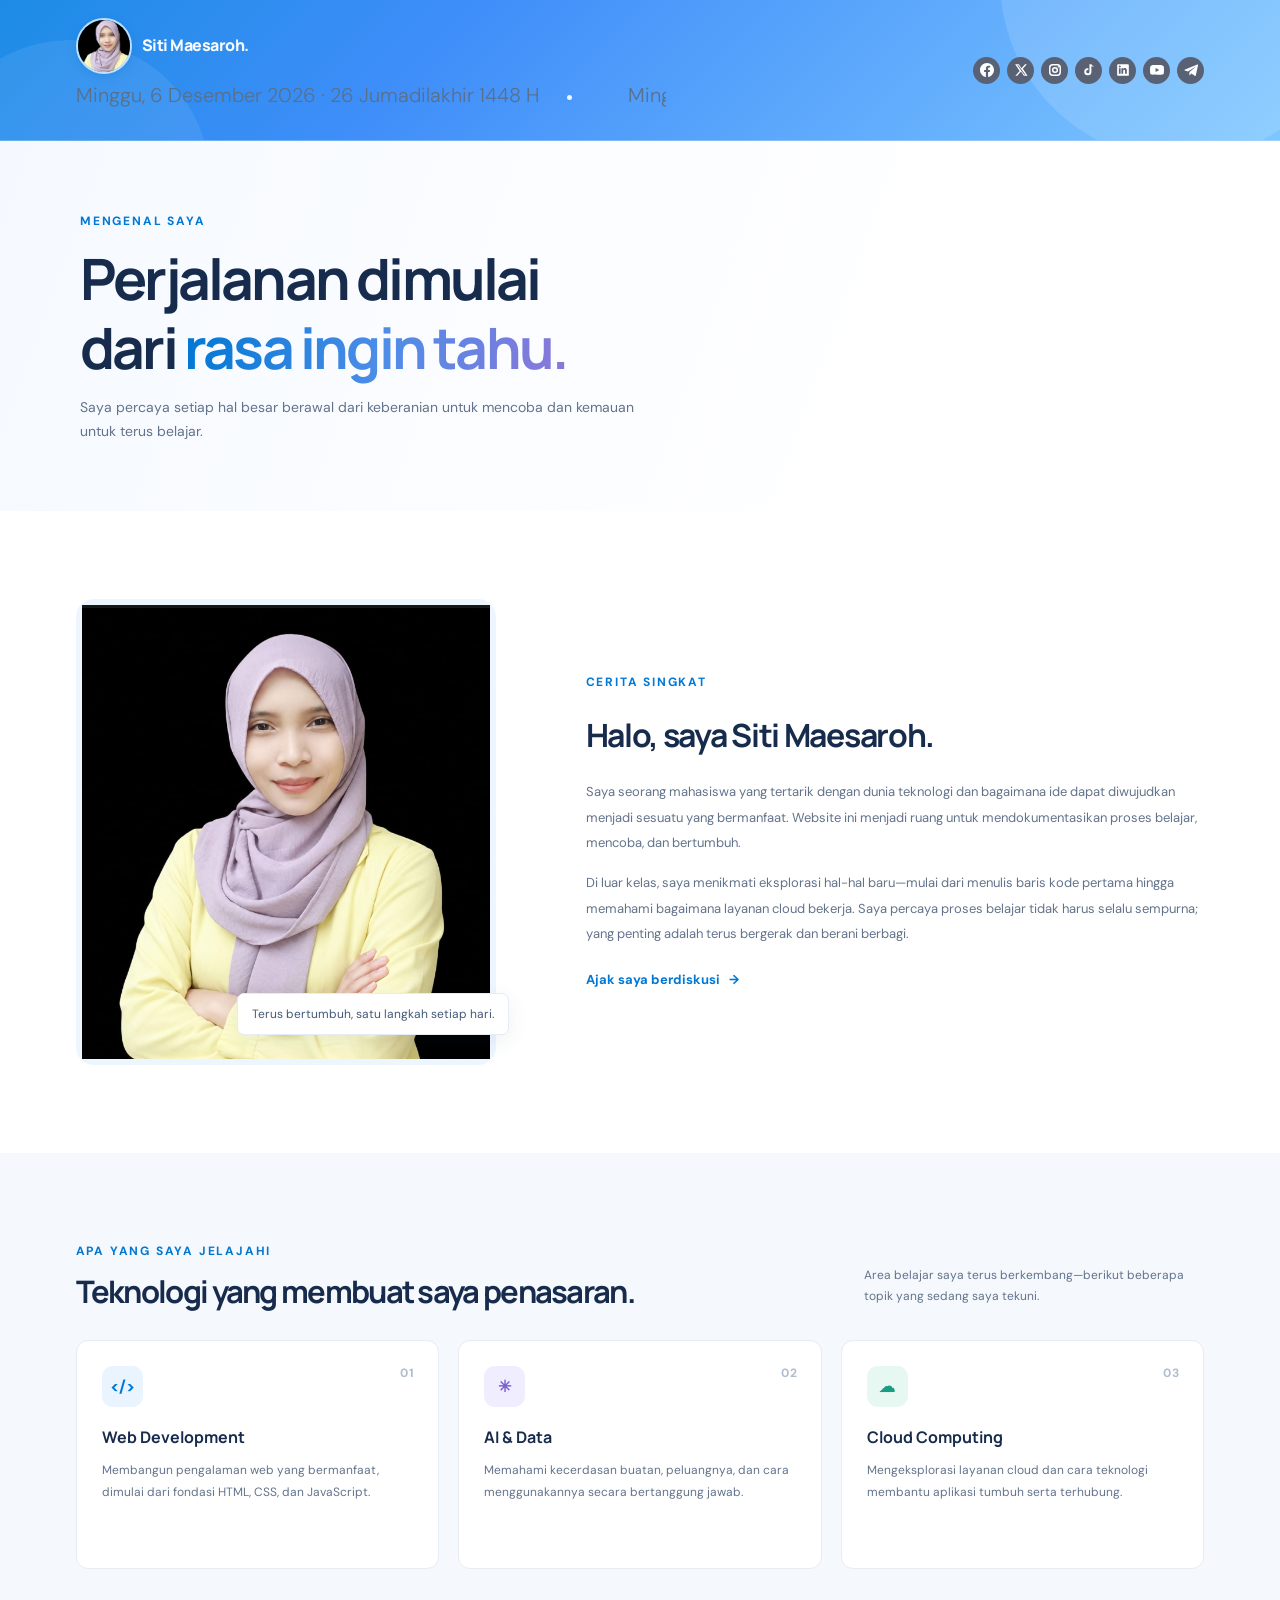
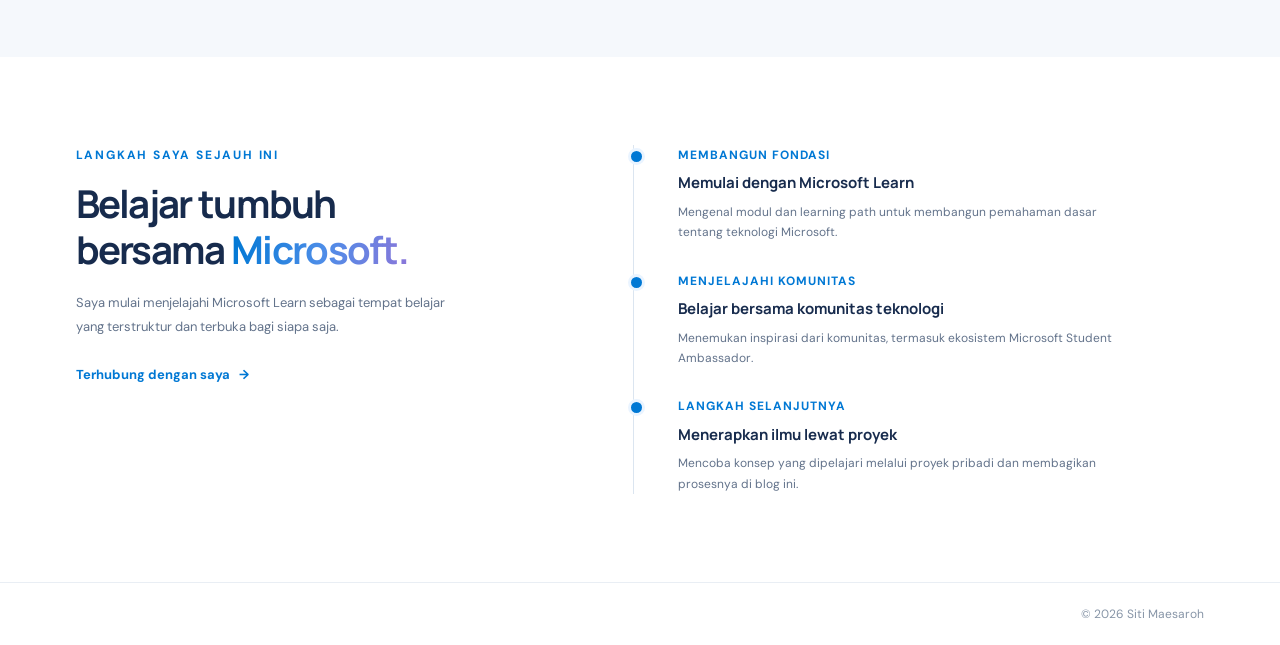
==== about.html @ 99708124 "Initial commit personal website" ====
<!DOCTYPE html>
<html lang="id">
<head>
  <meta charset="UTF-8">
  <meta name="viewport" content="width=device-width, initial-scale=1.0">
  <meta name="description" content="Cerita, ketertarikan teknologi, dan perjalanan belajar Microsoft Siti Maesaroh.">
  <title>About — Siti Maesaroh</title>
  <link rel="preconnect" href="https://fonts.googleapis.com">
  <link rel="preconnect" href="https://fonts.gstatic.com" crossorigin>
  <link href="https://fonts.googleapis.com/css2?family=DM+Sans:wght@400;500;600;700&family=Manrope:wght@400;500;600;700;800&display=swap" rel="stylesheet">
  <link rel="stylesheet" href="assets/css/styles.css">
  <script src="assets/js/main.js" defer></script>
</head>
<body>
  <a class="skip-link" href="#main-content">Lewati ke konten utama</a>
  <header class="site-header"><div class="container nav-wrap profile-strip">
    <div class="profile-block">
      <div class="profile-meta">
        <a class="brand" href="index.html" aria-label="Siti Maesaroh — halaman beranda"><span class="brand-photo"><img src="assets/images/profil.black.png" alt=""></span><span>Siti Maesaroh<span class="brand-dot">.</span></span></a>
      </div>
      <div class="date-ticker header-ticker" aria-label="Hari dan tanggal lokal">
        <div class="date-ticker-track">
          <span data-local-date></span>
          <span data-local-date-copy aria-hidden="true"></span>
        </div>
      </div>
    </div>
    <div class="header-tools">
      <div class="header-share" aria-label="Media sosial">
        <a class="share-link" href="#" data-platform="facebook" target="_blank" rel="noopener noreferrer" aria-label="Bagikan ke Facebook"><svg viewBox="0 0 24 24" aria-hidden="true" focusable="false"><path d="M24 12.073C24 5.405 18.627 0 12 0S0 5.405 0 12.073C0 18.1 4.388 23.176 10.125 24v-8.438H7.078v-3.49h3.047V9.41c0-3.025 1.792-4.696 4.533-4.696 1.312 0 2.686.236 2.686.236v2.97h-1.513c-1.49 0-1.956.93-1.956 1.884v2.267h3.328l-.532 3.49h-2.796V24C19.612 23.176 24 18.1 24 12.073z"/></svg></a>
        <a class="share-link" href="#" data-platform="x" target="_blank" rel="noopener noreferrer" aria-label="Bagikan ke X"><svg viewBox="0 0 24 24" aria-hidden="true" focusable="false"><path d="M18.9 2H22l-6.8 7.8L23.2 22h-6.3l-4.9-7.4L5.5 22H2.4l7.3-8.4L1.9 2h6.5l4.4 6.8L18.9 2zm-1.1 18h1.7L7.4 3.9H5.6L17.8 20z"/></svg></a>
        <a class="share-link" href="#" data-platform="instagram" target="_blank" rel="noopener noreferrer" aria-label="Buka Instagram"><svg viewBox="0 0 24 24" aria-hidden="true" focusable="false"><rect x="3" y="3" width="18" height="18" rx="5" fill="none" stroke="currentColor" stroke-width="2.5"/><circle cx="12" cy="12" r="4" fill="none" stroke="currentColor" stroke-width="2.5"/><circle cx="18" cy="6.5" r="1.4"/></svg></a>
        <a class="share-link" href="#" data-platform="tiktok" target="_blank" rel="noopener noreferrer" aria-label="Buka TikTok"><svg viewBox="0 0 24 24" aria-hidden="true" focusable="false"><path d="M19.6 6.4a5.8 5.8 0 0 1-3.5-1.2V15a6.1 6.1 0 1 1-5.3-6v3.3a2.8 2.8 0 1 0 2 2.7V2h3.3a5.8 5.8 0 0 0 3.5 3.3v1.1z"/></svg></a>
        <a class="share-link" href="#" data-platform="linkedin" target="_blank" rel="noopener noreferrer" aria-label="Bagikan ke LinkedIn"><svg viewBox="0 0 24 24" aria-hidden="true" focusable="false"><path d="M20.45 2H3.55C2.69 2 2 2.68 2 3.52v16.96c0 .84.69 1.52 1.55 1.52h16.9c.86 0 1.55-.68 1.55-1.52V3.52c0-.84-.69-1.52-1.55-1.52zM7.93 18.56H4.96V9h2.97v9.56zM6.45 7.7a1.72 1.72 0 1 1 0-3.44 1.72 1.72 0 0 1 0 3.44zm12.1 10.86h-2.96v-4.65c0-1.11-.02-2.53-1.54-2.53-1.54 0-1.78 1.2-1.78 2.45v4.73H9.3V9h2.85v1.31h.04a3.12 3.12 0 0 1 2.8-1.54c2.99 0 3.56 1.97 3.56 4.53v5.26z"/></svg></a>
        <a class="share-link" href="#" data-platform="youtube" target="_blank" rel="noopener noreferrer" aria-label="Buka YouTube"><svg viewBox="0 0 24 24" aria-hidden="true" focusable="false"><path d="M23.5 6.2a3 3 0 0 0-2.1-2.1C19.5 3.6 12 3.6 12 3.6s-7.5 0-9.4.5A3 3 0 0 0 .5 6.2 31 31 0 0 0 0 12a31 31 0 0 0 .5 5.8 3 3 0 0 0 2.1 2.1c1.9.5 9.4.5 9.4.5s7.5 0 9.4-.5a3 3 0 0 0 2.1-2.1A31 31 0 0 0 24 12a31 31 0 0 0-.5-5.8zM9.6 15.6V8.4l6.3 3.6-6.3 3.6z"/></svg></a>
        <a class="share-link" href="#" data-platform="telegram" target="_blank" rel="noopener noreferrer" aria-label="Bagikan ke Telegram"><svg viewBox="0 0 24 24" aria-hidden="true" focusable="false"><path d="M23.9 4.6 20.3 21c-.3 1.2-1 1.5-2 .9l-5.5-4-2.7 2.6c-.3.3-.5.5-1 .5l.4-5.6L19.7 7c.4-.4-.1-.6-.6-.2L6.9 14.5l-5.4-1.7c-1.2-.4-1.2-1.2.3-1.8L22.9 2.6c1-.4 1.8.2 1 2z"/></svg></a>
      </div>
    </div>
  </div></header>
  <main id="main-content">
    <section class="page-hero"><div class="container page-hero-inner"><p class="eyebrow">MENGENAL SAYA</p><h1>Perjalanan dimulai<br>dari <span class="text-gradient">rasa ingin tahu.</span></h1><p>Saya percaya setiap hal besar berawal dari keberanian untuk mencoba dan kemauan untuk terus belajar.</p></div></section>
    <section class="section"><div class="container about-story-grid">
      <div class="story-image"><img src="assets/images/profil.black.png" alt="Foto profil Siti Maesaroh"><span class="image-caption">Terus bertumbuh, satu langkah setiap hari.</span></div>
      <div class="story-copy"><p class="eyebrow">CERITA SINGKAT</p><h2>Halo, saya Siti Maesaroh.</h2><p>Saya seorang mahasiswa yang tertarik dengan dunia teknologi dan bagaimana ide dapat diwujudkan menjadi sesuatu yang bermanfaat. Website ini menjadi ruang untuk mendokumentasikan proses belajar, mencoba, dan bertumbuh.</p><p>Di luar kelas, saya menikmati eksplorasi hal-hal baru—mulai dari menulis baris kode pertama hingga memahami bagaimana layanan cloud bekerja. Saya percaya proses belajar tidak harus selalu sempurna; yang penting adalah terus bergerak dan berani berbagi.</p><a class="text-link" href="contact.html">Ajak saya berdiskusi <span aria-hidden="true">→</span></a></div>
    </div></section>
    <section class="section section-tint"><div class="container"><div class="section-heading"><div><p class="eyebrow">APA YANG SAYA JELAJAHI</p><h2>Teknologi yang membuat saya penasaran.</h2></div><p class="heading-note">Area belajar saya terus berkembang—berikut beberapa topik yang sedang saya tekuni.</p></div>
      <div class="interest-cards"><article class="interest-card"><span class="interest-number">01</span><div class="interest-icon icon-blue">&lt;/&gt;</div><h3>Web Development</h3><p>Membangun pengalaman web yang bermanfaat, dimulai dari fondasi HTML, CSS, dan JavaScript.</p></article><article class="interest-card"><span class="interest-number">02</span><div class="interest-icon icon-purple">✳</div><h3>AI &amp; Data</h3><p>Memahami kecerdasan buatan, peluangnya, dan cara menggunakannya secara bertanggung jawab.</p></article><article class="interest-card"><span class="interest-number">03</span><div class="interest-icon icon-teal">☁</div><h3>Cloud Computing</h3><p>Mengeksplorasi layanan cloud dan cara teknologi membantu aplikasi tumbuh serta terhubung.</p></article></div>
    </div></section>
    <section class="section"><div class="container journey-layout"><div><p class="eyebrow">LANGKAH SAYA SEJAUH INI</p><h2>Belajar tumbuh<br>bersama <span class="text-gradient">Microsoft.</span></h2><p class="journey-intro">Saya mulai menjelajahi Microsoft Learn sebagai tempat belajar yang terstruktur dan terbuka bagi siapa saja.</p><a class="text-link" href="contact.html">Terhubung dengan saya <span aria-hidden="true">→</span></a></div><div class="timeline"><article class="timeline-item"><span class="timeline-dot"></span><p class="timeline-label">MEMBANGUN FONDASI</p><h3>Memulai dengan Microsoft Learn</h3><p>Mengenal modul dan learning path untuk membangun pemahaman dasar tentang teknologi Microsoft.</p></article><article class="timeline-item"><span class="timeline-dot"></span><p class="timeline-label">MENJELAJAHI KOMUNITAS</p><h3>Belajar bersama komunitas teknologi</h3><p>Menemukan inspirasi dari komunitas, termasuk ekosistem Microsoft Student Ambassador.</p></article><article class="timeline-item"><span class="timeline-dot"></span><p class="timeline-label">LANGKAH SELANJUTNYA</p><h3>Menerapkan ilmu lewat proyek</h3><p>Mencoba konsep yang dipelajari melalui proyek pribadi dan membagikan prosesnya di blog ini.</p></article></div></div></section>
  </main>
  <footer class="site-footer"><div class="container footer-inner"><span class="copyright">© <span data-current-year>2026</span> Siti Maesaroh</span></div></footer>
</body>
</html>
---- assets/css/styles.css ----
/* Gaya bersama untuk semua halaman portofolio. */
:root {
  --blue: #0078d4;
  --blue-dark: #005a9e;
  --ink: #172b4d;
  --muted: #63738b;
  --soft: #f5f8fc;
  --line: #e6ecf3;
  --white: #ffffff;
  --heading: "Manrope", "Segoe UI", sans-serif;
  --body: "DM Sans", "Segoe UI", sans-serif;
}

/* Border paling atas halaman */
* { box-sizing: border-box; }
html { scroll-behavior: smooth; }
body { margin: 0; color: var(--ink); background: var(--white); font-family: var(--body); font-size: 16px; line-height: 1.7; -webkit-font-smoothing: antialiased; }
img { display: block; max-width: 100%; }
a { color: inherit; text-decoration: none; }
button, input, textarea { font: inherit; }
.container { width: calc(100% - 4cm); margin: 0 auto; }
.visually-hidden { position: absolute; width: 1px; height: 1px; padding: 0; margin: -1px; overflow: hidden; clip: rect(0, 0, 0, 0); white-space: nowrap; border: 0; }
.skip-link { position: absolute; z-index: 20; top: -60px; left: 20px; padding: 10px 16px; color: var(--white); background: var(--blue); border-radius: 8px; }
.skip-link:focus { top: 12px; }

/* Header dan navigasi utama */
.site-header { position: sticky; z-index: 10; top: 0; background: linear-gradient(135deg, #1d8ce6 0%, #3f8ef9 34%, #7ec6ff 100%); border-bottom: 1px solid rgba(255, 255, 255, .3); backdrop-filter: blur(14px); overflow: hidden; }
.site-header::before, .site-header::after { position: absolute; inset: auto; content: ""; border-radius: 50%; pointer-events: none; }
.site-header::before { width: 360px; height: 360px; right: -80px; top: -200px; background: rgba(255,255,255,.13); }
.site-header::after { width: 280px; height: 280px; left: -70px; bottom: -180px; background: rgba(255,255,255,.08); }
.nav-wrap { min-height: 78px; display: flex; align-items: center; justify-content: space-between; }

/* foto profil dan nama */
.profile-strip { display: flex; align-items: center; justify-content: space-between; gap: 24px; padding: 18px 0; position: relative; z-index: 1; }
.profile-block { display: flex; flex-direction: column; align-items: flex-start; min-width: 0; }
.profile-meta { display: flex; align-items: center; gap: 14px; min-width: 0; }
.brand { display: inline-flex; align-items: center; gap: 10px; color: #f5fbff; font-family: var(--heading); font-size: 16px; font-weight: 800; letter-spacing: -.5px; }
.brand-photo { position: relative; display: block; width: 56px; height: 56px; flex: 0 0 auto; overflow: hidden; border: 2px solid rgba(255,255,255,.7); border-radius: 50%; box-shadow: 0 2px 9px rgba(0, 120, 212, .3); animation: profile-flip 9s ease-in-out infinite; backface-visibility: visible; }
.brand-photo img { position: absolute; top: -10%; left: -21%; width: 150%; max-width: none; height: 150%; object-fit: cover; object-position: center; }
@keyframes profile-flip { 0%, 12% { transform: rotateY(0deg); } 50% { transform: rotateY(180deg); } 88%, 100% { transform: rotateY(360deg); } }
.brand-dot { color: #dff5ff; }
.main-nav { display: flex; align-items: center; gap: 34px; }

/*tanggal berjalan */
.header-tools { display: flex; align-items: center; gap: 18px; position: relative; z-index: 1; }
.header-ticker { width: min(100%, 520px); overflow: hidden; margin-top: 10px; color: rgba(255,255,255,.86); font-size: 22px; font-weight: 400; line-height: 1.3; }
.site-header .header-ticker { font-size: 20px; }
.header-ticker .date-ticker-track { display: flex; width: max-content; align-items: center; animation: date-ticker-scroll 32s linear infinite; }
.header-ticker .date-ticker-track span { flex: 0 0 auto; padding-right: 56px; white-space: nowrap; }
.header-ticker .date-ticker-track span::after { display: inline-block; width: 5px; height: 5px; margin-left: 28px; background: rgba(255,255,255,.9); border-radius: 50%; content: ""; vertical-align: middle; }
.header-ticker:hover .date-ticker-track { animation-play-state: paused; }
.header-share { display: flex; align-items: center; gap: 7px; }

.share-link { display: grid; place-items: center; width: 27px; height: 27px; flex: 0 0 auto; border-radius: 50%; background: #596174; color: #ffffff; text-decoration: none; transition: transform .2s ease, background .2s ease; }
.share-link svg { display: block; width: 14px; height: 14px; fill: currentColor; }
.share-link:hover { transform: translateY(-2px); background: #3f4657; }
.share-link:focus-visible { outline: 2px solid #ffffff; outline-offset: 3px; }
.nav-link { color: #617188; font-size: 13px; font-weight: 600; transition: color .2s ease; }
.nav-link:hover, .nav-link.active { color: var(--blue); }
.nav-contact { padding: 11px 17px; color: var(--white); background: var(--blue); border-radius: 8px; font-size: 12px; font-weight: 700; transition: background .2s ease, transform .2s ease; }
.nav-contact:hover, .button-primary:hover { background: var(--blue-dark); transform: translateY(-1px); }
.nav-contact span { margin-left: 5px; }
.menu-toggle { display: none; }

/* Hero beranda */
.hero-section { position: relative; overflow: hidden; padding: 34px 0 72px; background: linear-gradient(90deg, rgba(255,255,255,.99) 0%, rgba(255,255,255,.98) 46%, rgba(255,255,255,.32) 100%), url("../images/landing page blog.jpeg") center 48% / cover no-repeat; }
.hero-section::before, .hero-section::after { position: absolute; content: ""; border-radius: 50%; pointer-events: none; }
.hero-section::before { width: 500px; height: 500px; right: -140px; top: -180px; background: rgba(76, 162, 255, .08); }
.hero-section::after { width: 420px; height: 420px; left: -120px; bottom: -180px; background: rgba(91, 141, 204, .08); }
.hero-grid { position: relative; display: grid; grid-template-columns: 1.08fr .92fr; align-items: center; gap: 28px; }
.hero-copy { position: relative; z-index: 1; }
.date-ticker { width: min(100%, 590px); overflow: hidden; margin: 8px 0 14px; color: #58708d; font-size: 14px; font-weight: 300; }
.date-ticker-track { display: flex; width: max-content; align-items: center; animation: date-ticker-scroll 32s linear infinite; }
.date-ticker-track span { flex: 0 0 auto; padding-right: 56px; white-space: nowrap; }
.date-ticker-track span::after { display: inline-block; width: 5px; height: 5px; margin-left: 28px; background: var(--blue); border-radius: 50%; content: ""; vertical-align: middle; }
.date-ticker:hover .date-ticker-track { animation-play-state: paused; }
@keyframes date-ticker-scroll { to { transform: translateX(-50%); } }
.eyebrow { margin: 0 0 16px; color: var(--blue); font-size: 12px; font-weight: 700; letter-spacing: 1.8px; }
.hero-nav-links { display: flex; flex-wrap: wrap; justify-content: center; gap: 9px; margin: 0 0 17px; }
.hero-nav-links a { display: inline-flex; min-height: 36px; align-items: center; justify-content: center; padding: 0 16px; color: #35516f; background: rgba(255,255,255,.72); border: 1px solid rgba(0,120,212,.18); border-radius: 999px; font-size: 15px; font-weight: 700; letter-spacing: .2px; transition: color .2s ease, background .2s ease, border-color .2s ease, transform .2s ease; }
.hero-nav-links a:hover, .hero-nav-links a[aria-current="page"] { color: #ffffff; background: var(--blue); border-color: var(--blue); transform: translateY(-1px); }
.hero-nav-links a:focus-visible { outline: 2px solid var(--blue); outline-offset: 3px; }
h1, h2, h3, p { margin-top: 0; }
h1, h2, h3 { font-family: var(--heading); }
.hero-copy h1 { width: max-content; max-width: min(1000px, calc(100vw - 100px)); margin-bottom: 14px; font-size: clamp(34px, 3vw, 56px); line-height: 1.12; letter-spacing: -.8px; }
.hero-copy .hero-typewriter { min-height: 2.7em; line-height: 1.12; }
.hero-title-shift { margin-left: 24px; }
.typewriter-text { white-space: pre-line; }
.hero-line { display: block; }
.typewriter-text::after { display: inline-block; width: 3px; height: .85em; margin-left: 8px; background: var(--blue); content: ""; vertical-align: -.02em; animation: caret-blink .8s steps(2, start) infinite; }
@keyframes caret-blink { to { visibility: hidden; } }

.text-gradient { color: var(--blue); background: linear-gradient(100deg, #0078d4 2%, #4d8de8 52%, #8b76d9 100%); -webkit-background-clip: text; background-clip: text; -webkit-text-fill-color: transparent; }
.hero-description { width: max-content; max-width: calc(100vw - 4cm); margin-bottom: 18px; color: var(--muted); font-size: clamp(24px, 2.2vw, 36px); line-height: 1.2; }
.hero-description .hero-impact { display: inline-block; padding: 0.18em 0.48em; color: #0d4072; font-weight: 800; letter-spacing: -.02em; white-space: nowrap; background: linear-gradient(135deg, rgba(34, 134, 255, .18), rgba(125, 199, 255, .12)); border: 1px solid rgba(34, 134, 255, .22); border-radius: 0.8em; box-shadow: inset 0 0 0 1px rgba(255,255,255,.25), 0 0 18px rgba(63, 150, 255, .18), 0 0 0 6px rgba(63, 150, 255, .05); text-shadow: 0 0 10px rgba(62, 124, 181, .24); animation: impactPulse 2.4s ease-in-out infinite alternate, impactBlink 1.1s step-end infinite; }
.hero-extra { max-width: 630px; margin: 0 0 24px; color: var(--muted); font-size: 18px; line-height: 1.8; }
@keyframes impactPulse { 0% { transform: scale(0.98); filter: brightness(0.98); } 50% { transform: scale(1.04); filter: brightness(1.08); } 100% { transform: scale(1.02); filter: brightness(1.02); } }
@keyframes impactBlink { 0%, 45% { box-shadow: inset 0 0 0 1px rgba(255,255,255,.25), 0 0 18px rgba(63, 150, 255, .18), 0 0 0 6px rgba(63, 150, 255, .05); } 50%, 100% { box-shadow: inset 0 0 0 1px rgba(255,255,255,.4), 0 0 28px rgba(63, 150, 255, .24), 0 0 0 10px rgba(63, 150, 255, .08); } }
.button { display: inline-flex; min-height: 45px; align-items: center; justify-content: center; gap: 12px; padding: 0 20px; border: 1px solid transparent; border-radius: 8px; font-size: 12px; font-weight: 700; transition: background .2s ease, transform .2s ease, border-color .2s ease; }
.button-primary { color: var(--white); background: var(--blue); box-shadow: 0 7px 16px rgba(0, 120, 212, .17); }
.button-secondary { color: #324968; background: var(--white); border-color: var(--line); }
.button-secondary:hover { border-color: #a9c8eb; background: #f9fcff; }

.hero-note { display: flex; align-items: center; gap: 10px; margin-top: 40px; color: #526b8b; font-size: 15px; }
.hero-note > span:last-child { padding: 5px 12px; color: #174f83; background: linear-gradient(100deg, rgba(0,120,212,.12), rgba(107,177,255,.08)); border: 1px solid rgba(0,120,212,.16); border-radius: 999px; box-shadow: 0 4px 14px rgba(0,120,212,.08); }
.note-line { width: 25px; height: 1px; background: #94a4b9; }
.hero-visual { position: relative; display: flex; align-items: center; justify-content: center; min-height: 430px; }
.floating-card { position: absolute; z-index: 2; display: flex; align-items: center; gap: 10px; padding: 12px 15px; background: rgba(255, 255, 255, .96); border: 1px solid rgba(224, 234, 246, .9); border-radius: 11px; box-shadow: 0 12px 35px rgba(29, 62, 100, .1); }
.floating-card strong, .floating-card small { display: block; white-space: nowrap; }
.floating-card strong { color: #29405e; font-size: 12px; }
.floating-card small { margin-top: 2px; color: #8291a5; font-size: 12px; }
.learning-card { top: 18%; right: -30px; }
.location-card { bottom: 12%; left: -36px; }
.floating-icon { display: grid; width: 31px; height: 31px; place-items: center; color: #fff; background: #edab48; border-radius: 9px; font-size: 17px; }
.location-icon { display: grid; width: 31px; height: 31px; place-items: center; color: var(--blue); background: #e9f4ff; border-radius: 9px; font-size: 16px; }

.visual-orbit { position: absolute; border: 1px solid #dceaf8; border-radius: 50%; }
.orbit-one { width: 385px; height: 385px; }
.orbit-two { width: 310px; height: 310px; border-style: dashed; border-color: #e2edf9; }
.intro-strip { position: relative; overflow: hidden; padding: 21px 0; color: #ffffff; background: linear-gradient(112deg, #075fa9 0%, #087fd0 48%, #176fc4 100%); }
.intro-strip::before, .intro-strip::after { position: absolute; content: ""; border: 1px solid rgba(203, 232, 255, .16); border-radius: 50%; pointer-events: none; }
.intro-strip::before { width: 480px; height: 480px; top: -370px; left: 16%; box-shadow: 0 0 0 28px rgba(198, 229, 255, .035), 0 0 0 72px rgba(198, 229, 255, .025); animation: intro-glow 8s ease-in-out infinite; }
.intro-strip::after { width: 360px; height: 360px; right: 7%; bottom: -310px; box-shadow: 0 0 0 30px rgba(198, 229, 255, .035), 0 0 0 76px rgba(198, 229, 255, .025); animation: intro-glow 10s ease-in-out infinite reverse; }
.intro-strip-inner { position: relative; display: flex; align-items: center; justify-content: space-between; gap: 24px; min-height: 25px; }
.intro-strip-inner > p { position: relative; z-index: 1; flex: 0 0 auto; margin: 0; color: rgba(255,255,255,.88); font-size: 12px; font-weight: 700; letter-spacing: 1.4px; }
.interest-list { position: relative; z-index: 1; display: flex; flex-wrap: wrap; align-items: center; justify-content: flex-end; gap: 16px; color: #ffffff; font-size: 12px; font-weight: 600; }
.interest-list i { width: 4px; height: 4px; background: rgba(255,255,255,.72); border-radius: 50%; }
.intro-connector { position: absolute; z-index: 0; top: 50%; left: 0; width: 100%; height: 80px; overflow: visible; transform: translateY(-50%); pointer-events: none; }
.intro-connector path { fill: none; stroke: rgba(215, 239, 255, .56); stroke-width: 1.4; }
.intro-connector circle { fill: #d7efff; }
@keyframes intro-glow { 0%, 100% { opacity: .62; transform: scale(.98); } 50% { opacity: 1; transform: scale(1.035); } }

/* Bagian isi dan kartu */
.section { padding: 88px 0; }
.section-tint { background: var(--soft); }
.split-section { display: grid; grid-template-columns: .95fr 1.05fr; gap: 90px; align-items: start; }
.split-section h2, .section-heading h2, .journey-layout h2, .contact-info h2 { margin-bottom: 0; font-size: clamp(34px, 3vw, 46px); line-height: 1.2; letter-spacing: -1.7px; }
.about-summary { display: grid; grid-template-columns: minmax(0, 1fr) minmax(180px, 250px); align-items: center; gap: 18px; padding-top: 6px; }
.about-summary-copy { position: relative; z-index: 1; }
.about-summary p { margin-bottom: 14px; color: var(--muted); font-size: 16px; line-height: 1.9; }
.about-summary .text-link { margin-top: 8px; }
.about-summary-photo { position: relative; align-self: stretch; min-height: 300px; overflow: hidden; }
.about-summary-photo img { position: absolute; inset: 0; width: 100%; height: 100%; object-fit: contain; object-position: center bottom; mix-blend-mode: screen; }
.text-link { display: inline-flex; align-items: center; gap: 9px; color: var(--blue); font-size: 13px; font-weight: 700; }
.text-link span, .card-link span { transition: transform .2s ease; }
.text-link:hover span, .card-link:hover span { transform: translateX(3px); }
.section-heading { display: flex; align-items: end; justify-content: space-between; gap: 24px; margin-bottom: 30px; }
.section-heading .eyebrow { margin-bottom: 11px; }
.section-heading h2 { font-size: 31px; }
.section-heading > .text-link { margin-bottom: 7px; }
.heading-note { max-width: 340px; margin: 0 0 4px; color: var(--muted); font-size: 12px; }
.article-grid { display: grid; grid-template-columns: repeat(3, minmax(0, 1fr)); gap: 21px; }
.article-card { overflow: hidden; background: var(--white); border: 1px solid #e9eef4; border-radius: 12px; transition: transform .2s ease, box-shadow .2s ease; }
.article-card:hover { transform: translateY(-4px); box-shadow: 0 14px 35px rgba(29, 62, 100, .08); }
.article-visual { position: relative; display: grid; height: 188px; place-items: center; overflow: hidden; }
.article-visual img { width: 60%; height: 92%; object-fit: contain; transition: transform .3s ease; }
.article-card:hover .article-visual img { transform: scale(1.04); }
.visual-blue { background: #e8f3ff; }
.visual-lilac { background: #f0edff; }
.visual-peach { background: #fff0e9; }
.visual-mint { background: #e8f7f3; }
.visual-yellow { background: #fff7df; }
.visual-pink { background: #ffedf3; }
.visual-label { position: absolute; right: 13px; bottom: 12px; padding: 5px 8px; color: #4c6079; background: rgba(255, 255, 255, .82); border-radius: 4px; font-size: 12px; font-weight: 700; letter-spacing: .8px; }
.article-content { padding: 19px 19px 21px; }
.article-meta { margin-bottom: 9px; color: #8b99aa; font-size: 12px; }
.article-meta span { padding: 0 5px; color: var(--blue); }
.article-content h3, .article-content h2 { margin-bottom: 9px; font-size: 16px; line-height: 1.55; letter-spacing: -.35px; }
.article-content > p:not(.article-meta) { min-height: 60px; margin-bottom: 17px; color: var(--muted); font-size: 12px; line-height: 1.8; }
.card-link { display: inline-flex; align-items: center; gap: 8px; color: var(--blue); font-size: 12px; font-weight: 700; }
.home-cta { padding-top: 0; }
.cta-panel { position: relative; display: flex; min-height: 235px; align-items: center; justify-content: space-between; overflow: hidden; padding: 42px 58px; color: var(--white); background: linear-gradient(115deg, #0068bd, #168adf 68%, #499fe0); border-radius: 16px; }
.cta-panel .eyebrow { color: #d5edff; }
.cta-panel h2 { position: relative; z-index: 1; margin: 0; font-size: 32px; line-height: 1.35; letter-spacing: -1px; }
.button-light { position: relative; z-index: 1; color: var(--blue-dark); background: var(--white); }
.button-light:hover { background: #eef7ff; transform: translateY(-1px); }
.cta-decoration { position: absolute; right: 20%; bottom: -145px; color: rgba(255,255,255,.09); font-family: var(--heading); font-size: 370px; font-weight: 800; line-height: 1; }

/* Halaman About */
.page-hero { padding: 70px 0 67px; background: linear-gradient(110deg, #f5f9ff 0%, #fff 72%); }
.page-hero-inner { max-width: 1120px; }
.page-hero .eyebrow { margin-bottom: 13px; }
.page-hero h1 { margin-bottom: 15px; font-size: clamp(41px, 5vw, 57px); line-height: 1.2; letter-spacing: -2.8px; }
.page-hero-inner > p:last-child { max-width: 560px; margin-bottom: 0; color: var(--muted); font-size: 14px; }
.page-hero-compact { padding: 65px 0 58px; }
.about-story-grid { display: grid; grid-template-columns: .82fr 1.18fr; align-items: center; gap: 80px; }
.story-image { position: relative; width: 100%; max-width: 420px; aspect-ratio: 0.9; background: #111; border: 6px solid #edf5ff; border-radius: 18px; }
.story-image img { width: 100%; height: 100%; object-fit: cover; object-position: center 32%; }
.image-caption { position: absolute; right: -19px; bottom: 24px; padding: 10px 14px; color: #435a75; background: var(--white); border: 1px solid var(--line); border-radius: 7px; box-shadow: 0 6px 20px rgba(29, 62, 100, .08); font-size: 12px; }
.story-copy h2 { margin-bottom: 17px; font-size: 32px; letter-spacing: -1.3px; }
.story-copy > p:not(.eyebrow) { margin-bottom: 15px; color: var(--muted); font-size: 13px; line-height: 1.95; }
.story-copy .text-link { margin-top: 8px; }
.interest-cards { display: grid; grid-template-columns: repeat(3, 1fr); gap: 19px; }
.interest-card { position: relative; min-height: 229px; padding: 25px; background: var(--white); border: 1px solid var(--line); border-radius: 12px; }
.interest-number { position: absolute; top: 22px; right: 23px; color: #afbdcd; font-size: 12px; font-weight: 700; letter-spacing: 1px; }
.interest-icon { display: grid; width: 41px; height: 41px; place-items: center; margin-bottom: 17px; border-radius: 11px; font-size: 16px; font-weight: 700; }
.icon-blue { color: #0078d4; background: #e9f4ff; }
.icon-purple { color: #7b61cf; background: #f0edff; }
.icon-teal { color: #1a9b84; background: #e7f7f2; }
.interest-card h3 { margin-bottom: 9px; font-size: 16px; }
.interest-card p { margin: 0; color: var(--muted); font-size: 12px; line-height: 1.8; }
.journey-layout { display: grid; grid-template-columns: .9fr 1.1fr; gap: 90px; }
.journey-layout h2 { margin-bottom: 17px; }
.journey-intro { max-width: 370px; margin-bottom: 20px; color: var(--muted); font-size: 13px; line-height: 1.9; }
.timeline { padding-left: 26px; border-left: 1px solid #dbe5f0; }
.timeline-item { position: relative; padding: 0 0 28px 18px; }
.timeline-item:last-child { padding-bottom: 0; }
.timeline-dot { position: absolute; top: 3px; left: -32px; width: 11px; height: 11px; background: var(--blue); border: 3px solid #eaf4ff; border-radius: 50%; box-sizing: content-box; }
.timeline-label { margin-bottom: 5px; color: var(--blue); font-size: 12px; font-weight: 700; letter-spacing: 1px; }
.timeline-item h3 { margin-bottom: 6px; font-size: 15px; }
.timeline-item > p:last-child { max-width: 450px; margin: 0; color: var(--muted); font-size: 12px; }

/* Blog, pencarian, dan daftar proyek */
.blog-toolbar { display: flex; align-items: center; justify-content: space-between; gap: 20px; margin-bottom: 25px; }
.blog-toolbar .eyebrow { margin-bottom: 3px; }
.blog-actions { display: flex; align-items: center; gap: 12px; }
.results-count { margin: 0; color: var(--muted); font-size: 12px; }
.search-box { display: flex; width: min(300px, 100%); height: 43px; align-items: center; gap: 9px; padding: 0 12px; background: var(--white); border: 1px solid #e3eaf2; border-radius: 8px; }
.search-box:focus-within { border-color: #7bb4e4; box-shadow: 0 0 0 3px rgba(0, 120, 212, .09); }
.search-icon { color: #7e8fa4; font-size: 23px; line-height: 1; transform: rotate(-20deg); }
.search-box input { width: 100%; min-width: 0; padding: 0; color: var(--ink); background: transparent; border: 0; outline: 0; font-size: 12px; }
.search-box kbd { padding: 2px 6px; color: #8090a5; background: #f4f6f9; border: 1px solid #e7ebf0; border-radius: 4px; font-family: var(--body); font-size: 12px; }
.toolbar-button { min-height: 43px; padding: 0 16px; font-size: 12px; }
.blog-grid .article-content h2 { font-size: 15px; }
.blog-grid .article-content > p:not(.article-meta) { min-height: 60px; }
.empty-state { padding: 48px 12px; color: var(--muted); text-align: center; }
.blog-disclaimer { margin: 30px 0 0; color: #8795a7; font-size: 12px; text-align: center; }
.admin-login-wrap { padding: 20px 0 10px; }
.admin-login-card { max-width: 520px; margin: 0 auto; padding: 32px 28px; background: linear-gradient(135deg, #eff7ff, #ffffff); border: 1px solid #dfeaf7; border-radius: 18px; box-shadow: 0 16px 36px rgba(31, 85, 143, .08); }
.admin-login-card h2 { margin: 0 0 18px; font-size: 28px; line-height: 1.3; }
.admin-login-form { display: flex; flex-direction: column; gap: 14px; }
.admin-login-form input { width: 100%; padding: 14px 16px; font-size: 14px; border: 1px solid #d7e4f3; border-radius: 10px; }
.admin-login-status { margin-top: 14px; color: #576d87; font-size: 12px; }
.admin-login-status[data-state="error"] { color: #b03333; }
.admin-login-status[data-state="success"] { color: #1d7d4d; }
.dashboard-section { padding-top: 40px; }
.dashboard-shell { display: grid; grid-template-columns: 330px minmax(0, 1fr); gap: 24px; align-items: start; }
.dashboard-sidebar, .dashboard-editor { background: #f9fbff; border: 1px solid #e3ebf4; border-radius: 16px; }
.dashboard-sidebar { padding: 22px 18px; }
.dashboard-sidebar-header { display: flex; align-items: center; justify-content: space-between; gap: 12px; margin-bottom: 16px; }
.dashboard-sidebar-header h2 { margin: 0; font-size: 26px; letter-spacing: -.7px; }
.article-list-panel { display: flex; flex-direction: column; gap: 10px; }
.article-list-item { display: flex; flex-direction: column; align-items: flex-start; gap: 4px; width: 100%; padding: 14px 12px; color: var(--ink); background: var(--white); border: 1px solid #e6edf5; border-radius: 10px; text-align: left; cursor: pointer; transition: border-color .2s ease, transform .2s ease; }
.article-list-item:hover { transform: translateX(2px); border-color: #bfd8f8; }
.article-list-item.is-active { border-color: #6aaaf0; background: #eef7ff; box-shadow: 0 8px 18px rgba(32, 120, 212, .08); }
.article-list-tag { color: var(--blue); font-size: 12px; font-weight: 700; letter-spacing: .7px; text-transform: uppercase; }
.article-list-item strong { font-family: var(--heading); font-size: 14px; line-height: 1.5; }
.article-list-item small { color: var(--muted); font-size: 12px; line-height: 1.6; }
.dashboard-editor { padding: 24px; }
.article-form { display: flex; flex-direction: column; gap: 18px; }
.field-grid.two-up { display: grid; grid-template-columns: repeat(2, minmax(0, 1fr)); gap: 18px; }
.field-group { display: flex; flex-direction: column; gap: 8px; }
.field-group label { color: #465971; font-size: 12px; font-weight: 700; letter-spacing: .5px; text-transform: uppercase; }
.field-group input, .field-group textarea { width: 100%; padding: 13px 14px; color: var(--ink); background: var(--white); border: 1px solid #dfe8f2; border-radius: 10px; outline: 0; font-family: var(--body); font-size: 12px; }
.field-group input:focus, .field-group textarea:focus { border-color: #79b4ed; box-shadow: 0 0 0 3px rgba(0, 120, 212, .08); }
.field-group textarea { min-height: 120px; resize: vertical; }
.form-actions { display: flex; align-items: center; gap: 12px; }
.projects-heading { margin-bottom: 34px; }
.projects-grid { display: grid; grid-template-columns: repeat(3, minmax(0, 1fr)); gap: 22px; }
.project-card { overflow: hidden; background: var(--white); border: 1px solid #e7edf4; border-radius: 12px; transition: transform .2s ease, box-shadow .2s ease; }
.project-card:hover { transform: translateY(-4px); box-shadow: 0 14px 35px rgba(29, 62, 100, .08); }
.project-image { position: relative; display: grid; height: 210px; place-items: center; overflow: hidden; }
.project-image img { width: 70%; height: 90%; object-fit: contain; transition: transform .3s ease; }
.project-card:hover .project-image img { transform: scale(1.04); }
.project-arrow { position: absolute; top: 13px; right: 13px; display: grid; width: 29px; height: 29px; place-items: center; color: #4c6079; background: rgba(255,255,255,.88); border-radius: 50%; font-size: 13px; }
.project-content { padding: 19px 20px 21px; }
.project-topline { display: flex; align-items: center; justify-content: space-between; margin-bottom: 9px; }
.project-category { color: var(--blue); font-size: 12px; font-weight: 700; letter-spacing: 1px; }
.project-year { color: #94a1b2; font-size: 12px; }
.project-content h3 { margin-bottom: 8px; font-size: 17px; }
.project-content > p { min-height: 60px; margin-bottom: 14px; color: var(--muted); font-size: 12px; line-height: 1.8; }
.tag-list { display: flex; flex-wrap: wrap; gap: 6px; margin-bottom: 16px; }
.tag-list span { padding: 4px 8px; color: #59708d; background: #f2f6fa; border-radius: 4px; font-size: 12px; }
.projects-note { display: flex; align-items: center; gap: 13px; margin-top: 26px; padding: 15px 18px; background: #f5f9fd; border: 1px solid #e8f0f8; border-radius: 8px; }
.note-bulb { display: grid; width: 31px; height: 31px; flex: 0 0 auto; place-items: center; color: var(--blue); background: #e4f2ff; border-radius: 8px; }
.projects-note p { margin: 0; color: var(--muted); font-size: 12px; }
.projects-note strong { color: #344b67; }

/* Contact dan form */
.contact-layout { display: grid; grid-template-columns: .9fr 1.1fr; gap: 90px; align-items: start; }
.contact-info h2 { margin-bottom: 17px; }
.contact-info > p:not(.eyebrow) { max-width: 405px; margin-bottom: 25px; color: var(--muted); font-size: 13px; line-height: 1.9; }
.social-links { display: grid; gap: 9px; }
.social-links > a { display: flex; align-items: center; gap: 12px; padding: 12px; border: 1px solid #e9eef4; border-radius: 8px; transition: border-color .2s ease, background .2s ease; }
.social-links > a:hover { background: #f8fbff; border-color: #bddaf3; }
.social-icon { display: grid; width: 34px; height: 34px; flex: 0 0 auto; place-items: center; color: var(--blue); background: #edf6ff; border-radius: 8px; font-size: 13px; font-weight: 800; }
.github-mark { color: #455870; background: #f0f3f7; }
.learn-mark { color: #fff; background: #0078d4; }
.social-links strong, .social-links small { display: block; }
.social-links strong { font-size: 12px; }
.social-links small { margin-top: 1px; color: #8795a7; font-size: 12px; }
.social-arrow { margin-left: auto; color: #8291a5; font-size: 13px; }
.contact-form-card { padding: 28px; background: var(--white); border: 1px solid #e6ecf3; border-radius: 12px; box-shadow: 0 10px 35px rgba(29, 62, 100, .045); }
.contact-form-card h3 { margin-bottom: 5px; font-size: 20px; }
.contact-form-card > p { margin-bottom: 21px; color: var(--muted); font-size: 12px; }
.contact-form-card form { display: grid; grid-template-columns: 1fr; }
.contact-form-card label { margin: 0 0 6px; color: #354b67; font-size: 12px; font-weight: 700; }
.contact-form-card input, .contact-form-card textarea { width: 100%; margin-bottom: 15px; padding: 11px 12px; color: var(--ink); background: #fbfcfe; border: 1px solid #e3eaf2; border-radius: 7px; outline: 0; font-size: 12px; transition: border-color .2s ease, box-shadow .2s ease; }
.contact-form-card input { height: 42px; }
.contact-form-card textarea { resize: vertical; min-height: 110px; }
.contact-form-card input:focus, .contact-form-card textarea:focus { border-color: #7bb4e4; box-shadow: 0 0 0 3px rgba(0, 120, 212, .08); }
.contact-form-card input::placeholder, .contact-form-card textarea::placeholder { color: #9aa7b7; }
.form-submit { justify-self: start; border: 0; cursor: pointer; }
.form-status { margin: 11px 0 0; color: #8492a4; font-size: 12px; }

/* Footer */
.site-footer { padding: 21px 0; border-top: 1px solid #e9eef4; }
.footer-inner { display: flex; align-items: center; justify-content: flex-end; gap: 18px; }
.footer-inner > p, .copyright { margin: 0; color: #8795a7; font-size: 12px; }

@media (max-width: 850px) {
  .main-nav { gap: 21px; }
  .hero-section { padding: 65px 0 72px; }
  .hero-copy h1 { font-size: 20px; }
  .hero-visual { min-height: 340px; }
  .orbit-one { width: 320px; height: 320px; }
  .orbit-two { width: 260px; height: 260px; }
  .learning-card { right: -10px; }
  .location-card { left: -20px; }
  .split-section, .about-story-grid, .journey-layout, .contact-layout { gap: 45px; }
  .article-grid, .projects-grid { gap: 14px; }
  .article-visual { height: 155px; }
  .article-content { padding: 16px; }
  .project-image { height: 175px; }
}

@media (max-width: 640px) {
  .container { width: min(100% - 36px, 480px); }
  .nav-wrap { min-height: 67px; }
  .profile-strip { flex-wrap: wrap; gap: 7px 0; }
  .profile-block, .header-tools { width: 100%; }
  .header-tools { justify-content: flex-end; }
  .menu-toggle { display: flex; width: 40px; height: 40px; flex-direction: column; align-items: center; justify-content: center; gap: 5px; background: #f2f7fc; border: 0; border-radius: 8px; cursor: pointer; }
  .menu-toggle span { width: 17px; height: 2px; background: #32516f; border-radius: 3px; transition: transform .2s ease, opacity .2s ease; }
  .menu-toggle[aria-expanded="true"] span:first-child { transform: translateY(7px) rotate(45deg); }
  .menu-toggle[aria-expanded="true"] span:nth-child(2) { opacity: 0; }
  .menu-toggle[aria-expanded="true"] span:last-child { transform: translateY(-7px) rotate(-45deg); }
  .main-nav { position: absolute; top: calc(100% - 1px); right: 0; left: 0; display: none; align-items: stretch; gap: 0; padding: 8px 18px 17px; background: var(--white); border-bottom: 1px solid var(--line); box-shadow: 0 14px 20px rgba(29, 62, 100, .06); }
  .main-nav.is-open { display: flex; flex-direction: column; }
  .nav-link { padding: 11px 4px; border-bottom: 1px solid #f0f3f7; }
  .nav-contact { align-self: flex-start; margin-top: 12px; }
  .hero-section { padding: 54px 0 51px; }
  .hero-grid { grid-template-columns: 1fr; gap: 16px; }
  .hero-copy h1 { max-width: calc(100vw - 36px); margin-bottom: 14px; font-size: clamp(16px, 5vw, 20px); letter-spacing: -.6px; }
  .hero-description { width: auto; max-width: 100%; font-size: 20px; }
  .hero-description .hero-impact { white-space: normal; }
  .hero-note { margin-top: 26px; }
  .hero-visual { min-height: 310px; margin-top: 2px; }
  .portrait-frame { width: min(275px, 72%); }
  .orbit-one { width: 285px; height: 285px; }
  .orbit-two { width: 225px; height: 225px; }
  .floating-card { padding: 9px 11px; }
  .learning-card { top: 14%; right: 1px; }
  .location-card { bottom: 9%; left: 2px; }
  .intro-strip { padding: 18px 0; }
  .intro-strip-inner { align-items: flex-start; flex-direction: column; gap: 11px; }
  .intro-connector { display: none; }
  .interest-list { justify-content: flex-start; gap: 9px; font-size: 12px; }
  .section { padding: 62px 0; }
  .split-section, .about-story-grid, .journey-layout, .contact-layout { grid-template-columns: 1fr; gap: 27px; }
  .split-section { gap: 16px; }
  .about-summary { grid-template-columns: minmax(0, 1fr) minmax(125px, 36%); gap: 8px; }
  .about-summary-photo { min-height: 250px; }
  .split-section h2, .section-heading h2, .journey-layout h2, .contact-info h2 { font-size: 30px; }
  .section-heading { align-items: flex-start; flex-direction: column; gap: 9px; margin-bottom: 23px; }
  .section-heading h2 { font-size: 28px; }
  .section-heading > .text-link { margin: 3px 0 0; }
  .heading-note { max-width: 100%; }
  .article-grid, .projects-grid { grid-template-columns: 1fr; gap: 15px; }
  .article-visual { height: 210px; }
  .article-visual img { width: 58%; }
  .article-content { padding: 18px; }
  .article-content > p:not(.article-meta) { min-height: auto; }
  .home-cta { padding-top: 0; }
  .cta-panel { min-height: 260px; align-items: flex-start; flex-direction: column; justify-content: center; gap: 20px; padding: 30px; }
  .cta-panel h2 { font-size: 29px; }
  .cta-decoration { right: -6%; bottom: -91px; font-size: 260px; }
  .page-hero, .page-hero-compact { padding: 50px 0 43px; }
  .page-hero h1 { font-size: clamp(38px, 10vw, 48px); letter-spacing: -2px; }
  .page-hero-inner > p:last-child { font-size: 13px; }
  .about-story-grid { gap: 35px; }
  .story-image { width: min(360px, 100%); margin: 0 auto; }
  .image-caption { right: 8px; max-width: calc(100% - 28px); text-align: center; }
  .story-copy h2 { font-size: 28px; }
  .interest-cards { grid-template-columns: 1fr; gap: 12px; }
  .interest-card { min-height: auto; padding: 21px; }
  .interest-card p { max-width: 390px; }
  .journey-layout { gap: 34px; }
  .blog-toolbar { align-items: stretch; flex-direction: column; }
  .search-box { width: 100%; }
  .blog-grid .article-visual { height: 205px; }
  .project-image { height: 220px; }
  .project-content > p { min-height: auto; }
  .contact-layout { gap: 37px; }
  .contact-form-card { padding: 22px 18px; }
  .footer-inner { align-items: flex-start; flex-wrap: wrap; }
  .footer-inner > p { order: 3; width: 100%; }
  .copyright { margin-left: auto; padding-top: 9px; }
}

@media (prefers-reduced-motion: reduce) {
  *, *::before, *::after { scroll-behavior: auto !important; transition-duration: .01ms !important; animation-duration: .01ms !important; animation-iteration-count: 1 !important; }
  .brand-photo, .date-ticker-track { animation: none; }
  .date-ticker { overflow: visible; }
}
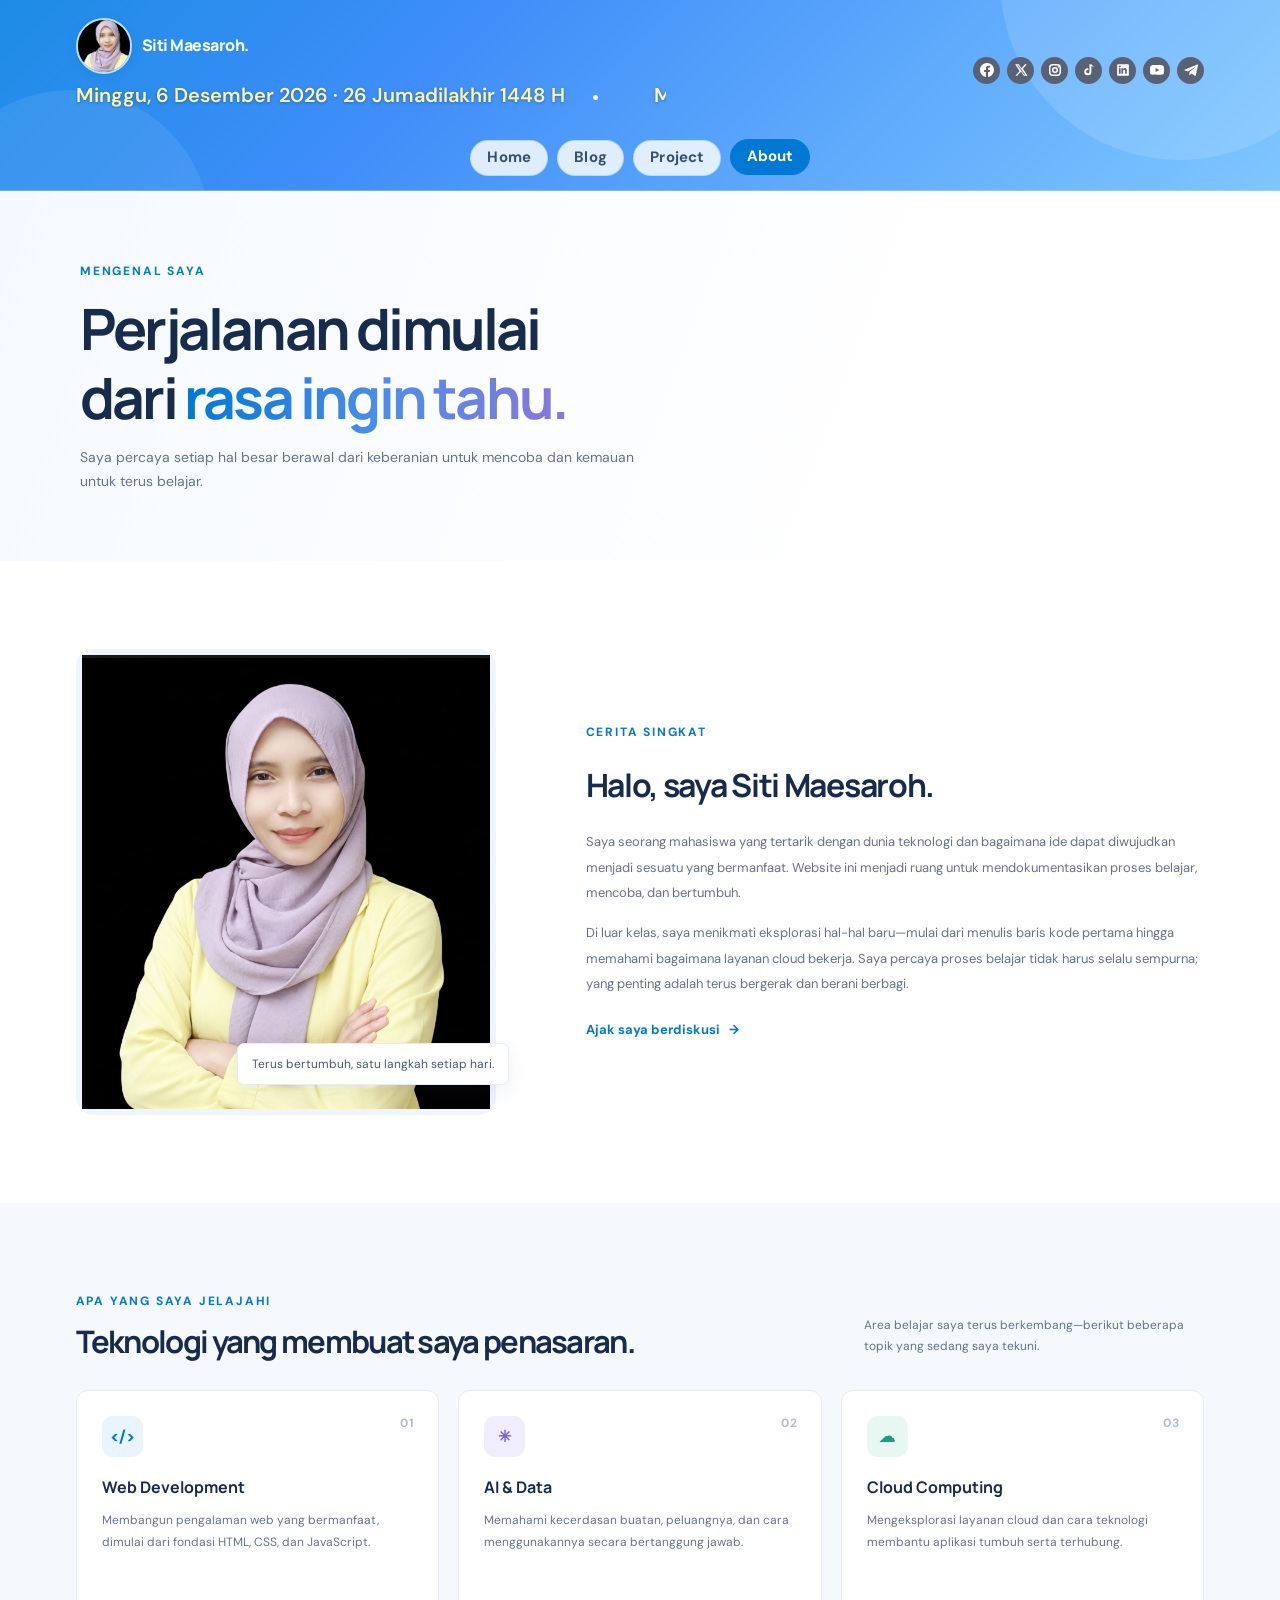
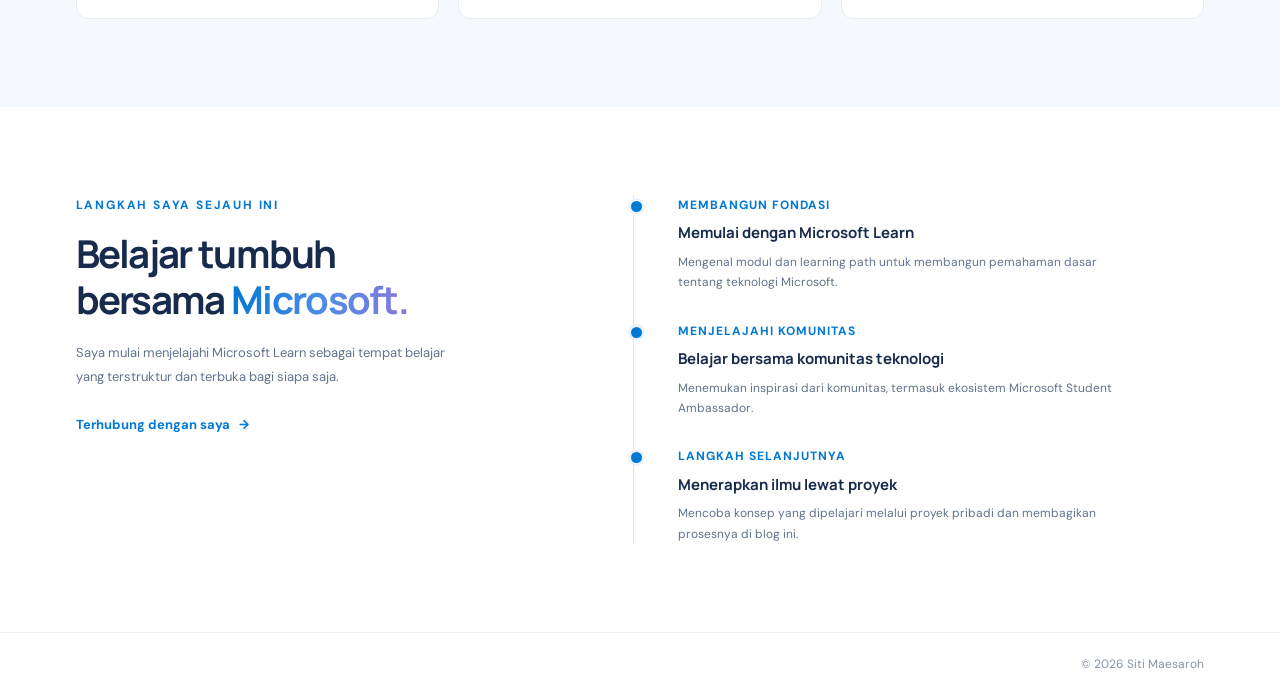
==== commit 2e5adf9d: "Update website" ====
--- a/about.html
+++ b/about.html
@@ -36,7 +36,12 @@
         <a class="share-link" href="#" data-platform="telegram" target="_blank" rel="noopener noreferrer" aria-label="Bagikan ke Telegram"><svg viewBox="0 0 24 24" aria-hidden="true" focusable="false"><path d="M23.9 4.6 20.3 21c-.3 1.2-1 1.5-2 .9l-5.5-4-2.7 2.6c-.3.3-.5.5-1 .5l.4-5.6L19.7 7c.4-.4-.1-.6-.6-.2L6.9 14.5l-5.4-1.7c-1.2-.4-1.2-1.2.3-1.8L22.9 2.6c1-.4 1.8.2 1 2z"/></svg></a>
       </div>
     </div>
-  </div></header>
+  </div><nav class="site-nav container" aria-label="Navigasi utama">
+    <a href="index.html">Home</a>
+    <a href="blog.html">Blog</a>
+    <a href="projects.html">Project</a>
+    <a href="about.html" aria-current="page">About</a>
+  </nav></header>
   <main id="main-content">
     <section class="page-hero"><div class="container page-hero-inner"><p class="eyebrow">MENGENAL SAYA</p><h1>Perjalanan dimulai<br>dari <span class="text-gradient">rasa ingin tahu.</span></h1><p>Saya percaya setiap hal besar berawal dari keberanian untuk mencoba dan kemauan untuk terus belajar.</p></div></section>
     <section class="section"><div class="container about-story-grid">
--- a/assets/css/styles.css
+++ b/assets/css/styles.css
@@ -44,7 +44,7 @@
 /*tanggal berjalan */
 .header-tools { display: flex; align-items: center; gap: 18px; position: relative; z-index: 1; }
 .header-ticker { width: min(100%, 520px); overflow: hidden; margin-top: 10px; color: rgba(255,255,255,.86); font-size: 22px; font-weight: 400; line-height: 1.3; }
-.site-header .header-ticker { font-size: 20px; }
+.site-header .header-ticker { color: #fff3a6; font-size: 20px; font-weight: 600; text-shadow: 0 1px 3px rgba(0, 54, 110, .42); }
 .header-ticker .date-ticker-track { display: flex; width: max-content; align-items: center; animation: date-ticker-scroll 32s linear infinite; }
 .header-ticker .date-ticker-track span { flex: 0 0 auto; padding-right: 56px; white-space: nowrap; }
 .header-ticker .date-ticker-track span::after { display: inline-block; width: 5px; height: 5px; margin-left: 28px; background: rgba(255,255,255,.9); border-radius: 50%; content: ""; vertical-align: middle; }
@@ -76,10 +76,10 @@
 .date-ticker:hover .date-ticker-track { animation-play-state: paused; }
 @keyframes date-ticker-scroll { to { transform: translateX(-50%); } }
 .eyebrow { margin: 0 0 16px; color: var(--blue); font-size: 12px; font-weight: 700; letter-spacing: 1.8px; }
-.hero-nav-links { display: flex; flex-wrap: wrap; justify-content: center; gap: 9px; margin: 0 0 17px; }
-.hero-nav-links a { display: inline-flex; min-height: 36px; align-items: center; justify-content: center; padding: 0 16px; color: #35516f; background: rgba(255,255,255,.72); border: 1px solid rgba(0,120,212,.18); border-radius: 999px; font-size: 15px; font-weight: 700; letter-spacing: .2px; transition: color .2s ease, background .2s ease, border-color .2s ease, transform .2s ease; }
-.hero-nav-links a:hover, .hero-nav-links a[aria-current="page"] { color: #ffffff; background: var(--blue); border-color: var(--blue); transform: translateY(-1px); }
-.hero-nav-links a:focus-visible { outline: 2px solid var(--blue); outline-offset: 3px; }
+.site-nav { position: relative; z-index: 1; display: flex; flex-wrap: wrap; justify-content: center; gap: 9px; padding-bottom: 14px; }
+.site-nav a { display: inline-flex; min-height: 36px; align-items: center; justify-content: center; padding: 0 16px; color: #35516f; background: rgba(255,255,255,.82); border: 1px solid rgba(0,120,212,.18); border-radius: 999px; font-size: 15px; font-weight: 700; letter-spacing: .2px; transition: color .2s ease, background .2s ease, border-color .2s ease, transform .2s ease; }
+.site-nav a:hover, .site-nav a[aria-current="page"] { color: #ffffff; background: var(--blue); border-color: var(--blue); transform: translateY(-1px); }
+.site-nav a:focus-visible { outline: 2px solid #ffffff; outline-offset: 3px; }
 h1, h2, h3, p { margin-top: 0; }
 h1, h2, h3 { font-family: var(--heading); }
 .hero-copy h1 { width: max-content; max-width: min(1000px, calc(100vw - 100px)); margin-bottom: 14px; font-size: clamp(34px, 3vw, 56px); line-height: 1.12; letter-spacing: -.8px; }
@@ -151,6 +151,7 @@
 .heading-note { max-width: 340px; margin: 0 0 4px; color: var(--muted); font-size: 12px; }
 .article-grid { display: grid; grid-template-columns: repeat(3, minmax(0, 1fr)); gap: 21px; }
 .article-card { overflow: hidden; background: var(--white); border: 1px solid #e9eef4; border-radius: 12px; transition: transform .2s ease, box-shadow .2s ease; }
+.article-card[data-article-id] { cursor: pointer; }
 .article-card:hover { transform: translateY(-4px); box-shadow: 0 14px 35px rgba(29, 62, 100, .08); }
 .article-visual { position: relative; display: grid; height: 188px; place-items: center; overflow: hidden; }
 .article-visual img { width: 60%; height: 92%; object-fit: contain; transition: transform .3s ease; }
@@ -225,6 +226,21 @@
 .blog-grid .article-content > p:not(.article-meta) { min-height: 60px; }
 .empty-state { padding: 48px 12px; color: var(--muted); text-align: center; }
 .blog-disclaimer { margin: 30px 0 0; color: #8795a7; font-size: 12px; text-align: center; }
+.published-article { max-width: 820px; margin: 0 auto; padding: 18px 0 36px; }
+.published-article-back { display: inline-flex; margin-bottom: 28px; }
+.published-article h1 { max-width: 760px; margin: 0 0 16px; font-size: clamp(30px, 5vw, 46px); line-height: 1.2; }
+.published-article-summary { margin: 0 0 34px; color: var(--muted); font-size: 18px; line-height: 1.7; }
+.published-article-body { color: #354b67; font-size: 17px; line-height: 1.9; overflow-wrap: anywhere; }
+.published-article-body > :first-child { margin-top: 0; }
+.published-article-body p, .published-article-body blockquote { margin: 0 0 20px; }
+.published-article-body h2 { margin: 34px 0 14px; color: var(--ink); font-size: 28px; line-height: 1.35; }
+.published-article-body h3 { margin: 26px 0 12px; color: var(--ink); font-size: 22px; line-height: 1.4; }
+.published-article-body ul, .published-article-body ol { margin: 0 0 22px; padding-left: 28px; }
+.published-article-body figure { max-width: 100%; margin: 30px auto; text-align: center; }
+.published-article-body figure img { max-height: 680px; margin: 0 auto; object-fit: contain; }
+.published-article-body figcaption { margin-top: 10px; color: var(--muted); font-size: 14px; }
+.published-article-body a { color: #0875c9; text-decoration: underline; text-underline-offset: 3px; }
+.published-article[hidden] { display: none; }
 .admin-login-wrap { padding: 20px 0 10px; }
 .admin-login-card { max-width: 520px; margin: 0 auto; padding: 32px 28px; background: linear-gradient(135deg, #eff7ff, #ffffff); border: 1px solid #dfeaf7; border-radius: 18px; box-shadow: 0 16px 36px rgba(31, 85, 143, .08); }
 .admin-login-card h2 { margin: 0 0 18px; font-size: 28px; line-height: 1.3; }
@@ -254,7 +270,52 @@
 .field-group input, .field-group textarea { width: 100%; padding: 13px 14px; color: var(--ink); background: var(--white); border: 1px solid #dfe8f2; border-radius: 10px; outline: 0; font-family: var(--body); font-size: 12px; }
 .field-group input:focus, .field-group textarea:focus { border-color: #79b4ed; box-shadow: 0 0 0 3px rgba(0, 120, 212, .08); }
 .field-group textarea { min-height: 120px; resize: vertical; }
+.rich-editor { position: relative; background: var(--white); border: 1px solid #dfe8f2; border-radius: 10px; }
+.rich-editor-toolbar { position: sticky; z-index: 9; top: var(--editor-toolbar-top, 140px); display: flex; flex-wrap: wrap; align-items: center; gap: 7px; padding: 10px; background: #f6f9fd; border-bottom: 1px solid #e3ebf4; border-radius: 10px 10px 0 0; }
+.editor-select-label { color: #465971; font-size: 12px; font-weight: 700; }
+.rich-editor-toolbar select { min-height: 36px; padding: 5px 8px; color: var(--ink); background: var(--white); border: 1px solid #dfe8f2; border-radius: 7px; font-size: 12px; }
+.editor-tool-button { min-height: 36px; padding: 0 10px; color: #324968; background: var(--white); border: 1px solid #dfe8f2; border-radius: 7px; font-size: 12px; cursor: pointer; }
+.editor-tool-button:hover, .editor-tool-button:focus-visible { color: #075da5; background: #eef7ff; border-color: #a9c8eb; }
+.editor-tool-button[aria-pressed="true"], .editor-tool-button[aria-expanded="true"] { color: #ffffff; background: #0878d1; border-color: #0878d1; box-shadow: 0 0 0 3px rgba(0,120,212,.2), 0 0 14px rgba(0,120,212,.5); }
+.editor-tool-button:focus-visible, .rich-editor-toolbar select:focus-visible { outline: 2px solid #79b4ed; outline-offset: 2px; }
+.editor-insert-panel { padding: 14px; background: #fbfdff; border-bottom: 1px solid #e3ebf4; }
+.editor-insert-fields { display: flex; flex-wrap: wrap; align-items: end; gap: 10px; }
+.editor-insert-fields label { display: flex; min-width: 160px; flex: 1; flex-direction: column; gap: 5px; color: #465971; font-size: 12px; font-weight: 700; }
+.editor-insert-fields input, .editor-insert-fields select { width: 100%; min-height: 40px; padding: 8px 10px; color: var(--ink); background: var(--white); border: 1px solid #dfe8f2; border-radius: 7px; font-size: 12px; }
+.editor-insert-fields input:focus, .editor-insert-fields select:focus { border-color: #79b4ed; outline: 0; box-shadow: 0 0 0 3px rgba(0, 120, 212, .08); }
+.editor-insert-fields .button { min-height: 40px; white-space: nowrap; }
+.figure-preview { max-width: min(100%, 360px); max-height: 220px; margin-top: 12px; object-fit: contain; border: 1px solid #e3ebf4; border-radius: 8px; }
+.editor-insert-status { min-height: 18px; margin: 8px 0 0; color: #526b8b; font-size: 12px; }
+.editor-panel-title { margin: 0; color: #324968; font-family: var(--heading); font-size: 14px; font-weight: 800; }
+.figure-layout-panel { display: flex; flex-direction: column; align-items: flex-start; gap: 8px; }
+.figure-layout-panel .editor-insert-status { margin: 0; }
+.article-rich-content { min-height: 360px; padding: 16px; color: var(--ink); background: var(--white); outline: 0; font-family: var(--body); font-size: 16px; line-height: 1.8; overflow-wrap: anywhere; }
+.article-rich-content:focus { box-shadow: inset 0 0 0 2px rgba(0, 120, 212, .22); }
+.article-rich-content:empty::before { color: #9aa7b7; content: attr(data-placeholder); pointer-events: none; }
+.article-rich-content > :first-child { margin-top: 0; }
+.article-rich-content > :last-child { margin-bottom: 0; }
+.article-rich-content h2 { margin: 22px 0 10px; font-size: 24px; line-height: 1.35; }
+.article-rich-content h3 { margin: 18px 0 8px; font-size: 20px; line-height: 1.4; }
+.article-rich-content p, .article-rich-content blockquote { margin: 0 0 14px; }
+.article-rich-content ul, .article-rich-content ol { padding-left: 26px; }
+.article-rich-content figure { max-width: 100%; margin: 20px auto; text-align: center; }
+.article-rich-content figure.is-selected { outline: 3px solid rgba(0,120,212,.5); outline-offset: 4px; box-shadow: 0 0 18px rgba(0,120,212,.28); cursor: pointer; }
+.article-rich-content figure img { max-height: 600px; margin: 0 auto; object-fit: contain; }
+.article-rich-content figcaption { margin-top: 8px; color: var(--muted); font-size: 14px; }
+.article-rich-content a { color: #0875c9; text-decoration: underline; text-underline-offset: 3px; }
+.rich-editor [hidden] { display: none; }
+.editor-help { margin: 0; color: var(--muted); font-size: 12px; line-height: 1.6; }
+.editor-validation-status { min-height: 18px; margin: 0; color: #b03333; font-size: 12px; }
 .form-actions { display: flex; align-items: center; gap: 12px; }
+.publish-settings { padding: 14px 16px; background: #f6f9fd; border: 1px solid #e3ebf4; border-radius: 10px; }
+.publish-settings summary { color: #324968; font-size: 12px; font-weight: 700; cursor: pointer; }
+.publish-settings-fields { display: grid; grid-template-columns: repeat(2, minmax(0, 1fr)); gap: 12px; padding-top: 14px; }
+.publish-settings-fields label { display: flex; flex-direction: column; gap: 6px; color: #465971; font-size: 12px; font-weight: 700; }
+.publish-settings-fields input { min-height: 40px; padding: 8px 10px; border: 1px solid #dfe8f2; border-radius: 7px; font-size: 12px; }
+.publish-settings-fields > p { grid-column: 1 / -1; margin: 0; color: var(--muted); font-size: 12px; }
+.publish-status { min-height: 18px; margin: 0; color: var(--muted); font-size: 12px; }
+.publish-status[data-state="error"] { color: #b03333; }
+.publish-status[data-state="success"] { color: #1d7d4d; }
 .projects-heading { margin-bottom: 34px; }
 .projects-grid { display: grid; grid-template-columns: repeat(3, minmax(0, 1fr)); gap: 22px; }
 .project-card { overflow: hidden; background: var(--white); border: 1px solid #e7edf4; border-radius: 12px; transition: transform .2s ease, box-shadow .2s ease; }
@@ -326,10 +387,13 @@
 
 @media (max-width: 640px) {
   .container { width: min(100% - 36px, 480px); }
+  .publish-settings-fields { grid-template-columns: 1fr; }
   .nav-wrap { min-height: 67px; }
   .profile-strip { flex-wrap: wrap; gap: 7px 0; }
   .profile-block, .header-tools { width: 100%; }
   .header-tools { justify-content: flex-end; }
+  .site-nav { gap: 5px; padding-bottom: 11px; }
+  .site-nav a { min-height: 34px; padding: 0 12px; font-size: 14px; }
   .menu-toggle { display: flex; width: 40px; height: 40px; flex-direction: column; align-items: center; justify-content: center; gap: 5px; background: #f2f7fc; border: 0; border-radius: 8px; cursor: pointer; }
   .menu-toggle span { width: 17px; height: 2px; background: #32516f; border-radius: 3px; transition: transform .2s ease, opacity .2s ease; }
   .menu-toggle[aria-expanded="true"] span:first-child { transform: translateY(7px) rotate(45deg); }
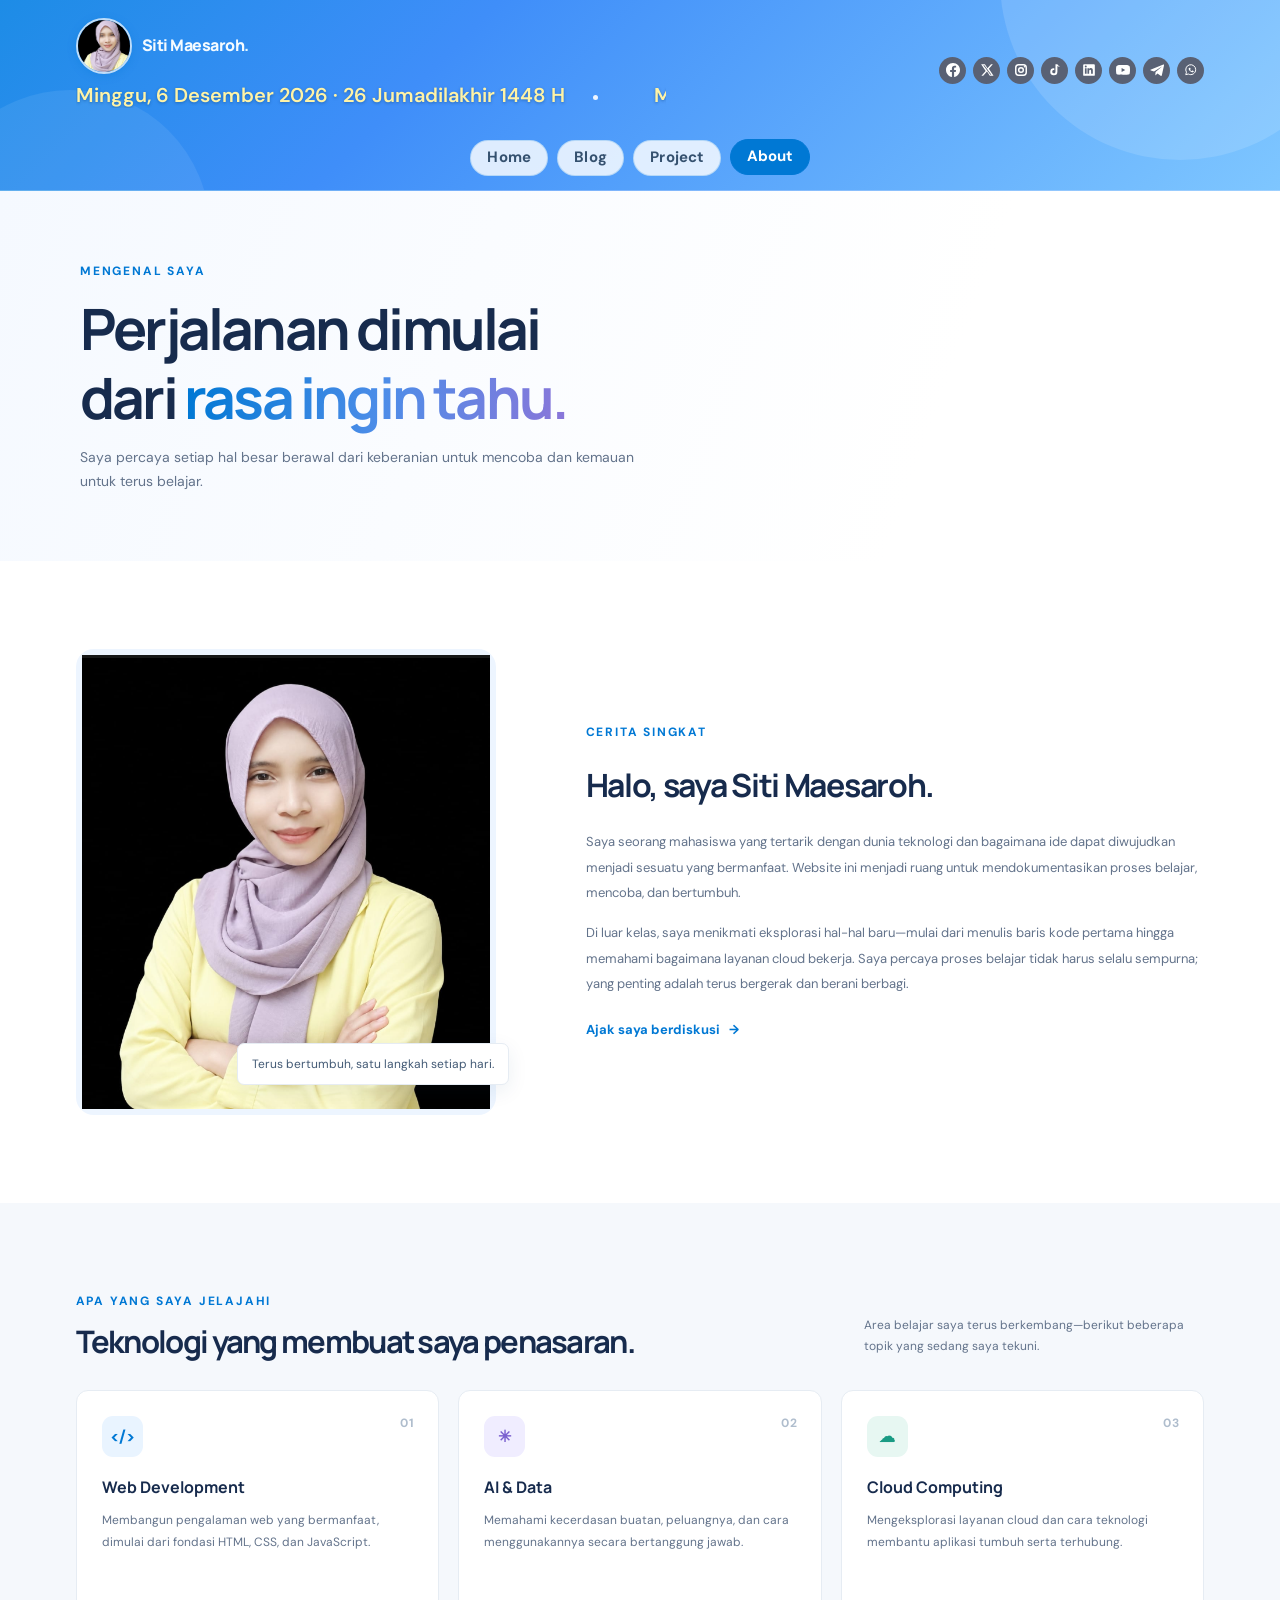
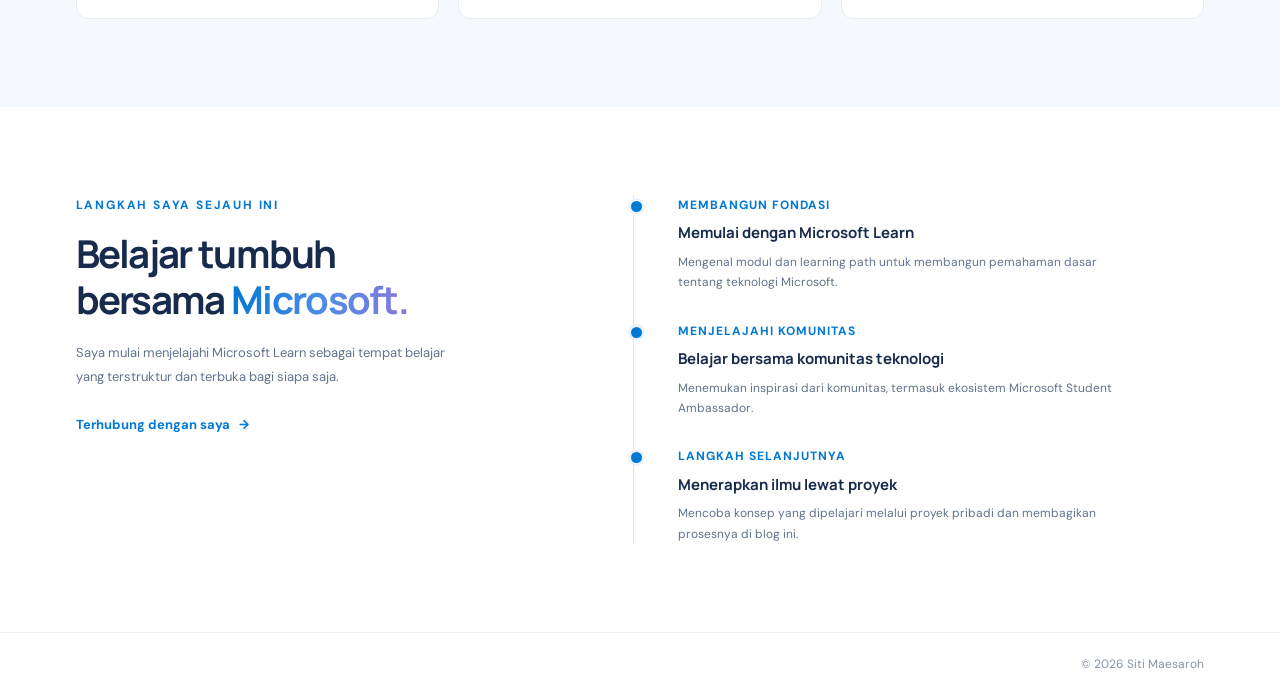
==== commit ad20d9aa: "feat: update portfolio content" ====
--- a/about.html
+++ b/about.html
@@ -34,6 +34,7 @@
         <a class="share-link" href="#" data-platform="linkedin" target="_blank" rel="noopener noreferrer" aria-label="Bagikan ke LinkedIn"><svg viewBox="0 0 24 24" aria-hidden="true" focusable="false"><path d="M20.45 2H3.55C2.69 2 2 2.68 2 3.52v16.96c0 .84.69 1.52 1.55 1.52h16.9c.86 0 1.55-.68 1.55-1.52V3.52c0-.84-.69-1.52-1.55-1.52zM7.93 18.56H4.96V9h2.97v9.56zM6.45 7.7a1.72 1.72 0 1 1 0-3.44 1.72 1.72 0 0 1 0 3.44zm12.1 10.86h-2.96v-4.65c0-1.11-.02-2.53-1.54-2.53-1.54 0-1.78 1.2-1.78 2.45v4.73H9.3V9h2.85v1.31h.04a3.12 3.12 0 0 1 2.8-1.54c2.99 0 3.56 1.97 3.56 4.53v5.26z"/></svg></a>
         <a class="share-link" href="#" data-platform="youtube" target="_blank" rel="noopener noreferrer" aria-label="Buka YouTube"><svg viewBox="0 0 24 24" aria-hidden="true" focusable="false"><path d="M23.5 6.2a3 3 0 0 0-2.1-2.1C19.5 3.6 12 3.6 12 3.6s-7.5 0-9.4.5A3 3 0 0 0 .5 6.2 31 31 0 0 0 0 12a31 31 0 0 0 .5 5.8 3 3 0 0 0 2.1 2.1c1.9.5 9.4.5 9.4.5s7.5 0 9.4-.5a3 3 0 0 0 2.1-2.1A31 31 0 0 0 24 12a31 31 0 0 0-.5-5.8zM9.6 15.6V8.4l6.3 3.6-6.3 3.6z"/></svg></a>
         <a class="share-link" href="#" data-platform="telegram" target="_blank" rel="noopener noreferrer" aria-label="Bagikan ke Telegram"><svg viewBox="0 0 24 24" aria-hidden="true" focusable="false"><path d="M23.9 4.6 20.3 21c-.3 1.2-1 1.5-2 .9l-5.5-4-2.7 2.6c-.3.3-.5.5-1 .5l.4-5.6L19.7 7c.4-.4-.1-.6-.6-.2L6.9 14.5l-5.4-1.7c-1.2-.4-1.2-1.2.3-1.8L22.9 2.6c1-.4 1.8.2 1 2z"/></svg></a>
+        <a class="share-link" href="#" data-platform="whatsapp" target="_blank" rel="noopener noreferrer" aria-label="Bagikan ke WhatsApp"><svg viewBox="0 0 24 24" aria-hidden="true" focusable="false"><path d="M20 11.5a8.5 8.5 0 0 1-12.6 7.4L3 20l1.2-4.2A8.5 8.5 0 1 1 20 11.5Z" fill="none" stroke="currentColor" stroke-width="1.7"/><path d="M9 8.5c.2-.4.4-.4.7-.4h.5c.2 0 .4.1.5.4l.6 1.5c.1.3.1.5-.1.7l-.5.6c-.2.2-.2.4 0 .7.5.8 1.2 1.5 2.1 1.9.3.1.5.1.7-.1l.7-.8c.2-.2.4-.2.7-.1l1.4.7c.3.1.4.3.4.5 0 .5-.3 1.2-.8 1.5-.5.4-1.2.6-2.2.3-1.2-.4-2.4-1.1-3.5-2.1-1.1-1.1-1.8-2.3-2.1-3.3-.3-.9 0-1.6.3-2z"/></svg></a>
       </div>
     </div>
   </div><nav class="site-nav container" aria-label="Navigasi utama">
--- a/assets/css/styles.css
+++ b/assets/css/styles.css
@@ -117,13 +117,16 @@
 .visual-orbit { position: absolute; border: 1px solid #dceaf8; border-radius: 50%; }
 .orbit-one { width: 385px; height: 385px; }
 .orbit-two { width: 310px; height: 310px; border-style: dashed; border-color: #e2edf9; }
-.intro-strip { position: relative; overflow: hidden; padding: 21px 0; color: #ffffff; background: linear-gradient(112deg, #075fa9 0%, #087fd0 48%, #176fc4 100%); }
+.intro-strip { position: relative; overflow-x: auto; overflow-y: hidden; padding: 21px 0; color: #ffffff; background: linear-gradient(112deg, #075fa9 0%, #087fd0 48%, #176fc4 100%); }
 .intro-strip::before, .intro-strip::after { position: absolute; content: ""; border: 1px solid rgba(203, 232, 255, .16); border-radius: 50%; pointer-events: none; }
 .intro-strip::before { width: 480px; height: 480px; top: -370px; left: 16%; box-shadow: 0 0 0 28px rgba(198, 229, 255, .035), 0 0 0 72px rgba(198, 229, 255, .025); animation: intro-glow 8s ease-in-out infinite; }
 .intro-strip::after { width: 360px; height: 360px; right: 7%; bottom: -310px; box-shadow: 0 0 0 30px rgba(198, 229, 255, .035), 0 0 0 76px rgba(198, 229, 255, .025); animation: intro-glow 10s ease-in-out infinite reverse; }
-.intro-strip-inner { position: relative; display: flex; align-items: center; justify-content: space-between; gap: 24px; min-height: 25px; }
-.intro-strip-inner > p { position: relative; z-index: 1; flex: 0 0 auto; margin: 0; color: rgba(255,255,255,.88); font-size: 12px; font-weight: 700; letter-spacing: 1.4px; }
-.interest-list { position: relative; z-index: 1; display: flex; flex-wrap: wrap; align-items: center; justify-content: flex-end; gap: 16px; color: #ffffff; font-size: 12px; font-weight: 600; }
+.intro-strip-inner { position: relative; display: flex; width: max-content; align-items: center; justify-content: space-between; gap: 24px; min-height: 25px; }
+.intro-strip-inner > p { position: relative; z-index: 1; flex: 0 0 auto; margin: 0; color: rgba(255,255,255,.88); font-size: 13px; font-weight: 700; letter-spacing: 1.1px; white-space: nowrap; }
+.interest-list { position: relative; z-index: 1; display: flex; flex: 0 0 auto; flex-wrap: nowrap; align-items: center; justify-content: flex-end; gap: 8px; color: #ffffff; font-size: 16px; font-weight: 600; white-space: nowrap; }
+.interest-list a { color: inherit; text-decoration: none; transition: color .2s ease, text-decoration-color .2s ease; }
+.interest-list a:hover { color: #d7efff; text-decoration: underline; text-underline-offset: 3px; }
+.interest-list a:focus-visible { border-radius: 2px; outline: 2px solid #ffffff; outline-offset: 4px; }
 .interest-list i { width: 4px; height: 4px; background: rgba(255,255,255,.72); border-radius: 50%; }
 .intro-connector { position: absolute; z-index: 0; top: 50%; left: 0; width: 100%; height: 80px; overflow: visible; transform: translateY(-50%); pointer-events: none; }
 .intro-connector path { fill: none; stroke: rgba(215, 239, 255, .56); stroke-width: 1.4; }
@@ -135,12 +138,15 @@
 .section-tint { background: var(--soft); }
 .split-section { display: grid; grid-template-columns: .95fr 1.05fr; gap: 90px; align-items: start; }
 .split-section h2, .section-heading h2, .journey-layout h2, .contact-info h2 { margin-bottom: 0; font-size: clamp(34px, 3vw, 46px); line-height: 1.2; letter-spacing: -1.7px; }
-.about-summary { display: grid; grid-template-columns: minmax(0, 1fr) minmax(180px, 250px); align-items: center; gap: 18px; padding-top: 6px; }
+.home-about-layout { display: grid; gap: 24px; }
+.home-about-heading .eyebrow { margin-bottom: 9px; }
+.home-about-title { margin: 0; font-size: clamp(16px, calc(4vw - 7px), 42px); line-height: 1.2; letter-spacing: -1.5px; white-space: nowrap; }
+.about-summary { display: grid; grid-template-columns: minmax(0, 3fr) minmax(0, 1fr); align-items: center; gap: 32px; }
 .about-summary-copy { position: relative; z-index: 1; }
 .about-summary p { margin-bottom: 14px; color: var(--muted); font-size: 16px; line-height: 1.9; }
 .about-summary .text-link { margin-top: 8px; }
-.about-summary-photo { position: relative; align-self: stretch; min-height: 300px; overflow: hidden; }
-.about-summary-photo img { position: absolute; inset: 0; width: 100%; height: 100%; object-fit: contain; object-position: center bottom; mix-blend-mode: screen; }
+.about-summary-photo { width: min(100%, 260px); justify-self: end; }
+.about-summary-photo img { width: 100%; height: auto; }
 .text-link { display: inline-flex; align-items: center; gap: 9px; color: var(--blue); font-size: 13px; font-weight: 700; }
 .text-link span, .card-link span { transition: transform .2s ease; }
 .text-link:hover span, .card-link:hover span { transform: translateX(3px); }
@@ -417,14 +423,16 @@
   .learning-card { top: 14%; right: 1px; }
   .location-card { bottom: 9%; left: 2px; }
   .intro-strip { padding: 18px 0; }
-  .intro-strip-inner { align-items: flex-start; flex-direction: column; gap: 11px; }
+  .intro-strip-inner { align-items: center; flex-direction: row; gap: 12px; }
   .intro-connector { display: none; }
-  .interest-list { justify-content: flex-start; gap: 9px; font-size: 12px; }
+  .interest-list { justify-content: flex-start; gap: 8px; font-size: 16px; }
   .section { padding: 62px 0; }
   .split-section, .about-story-grid, .journey-layout, .contact-layout { grid-template-columns: 1fr; gap: 27px; }
   .split-section { gap: 16px; }
-  .about-summary { grid-template-columns: minmax(0, 1fr) minmax(125px, 36%); gap: 8px; }
-  .about-summary-photo { min-height: 250px; }
+  .home-about-layout { gap: 20px; }
+  .home-about-title { font-size: clamp(16px, 4.2vw, 26px); letter-spacing: -1px; }
+  .about-summary { grid-template-columns: 1fr; gap: 10px; }
+  .about-summary-photo { width: min(68%, 240px); justify-self: center; }
   .split-section h2, .section-heading h2, .journey-layout h2, .contact-info h2 { font-size: 30px; }
   .section-heading { align-items: flex-start; flex-direction: column; gap: 9px; margin-bottom: 23px; }
   .section-heading h2 { font-size: 28px; }
